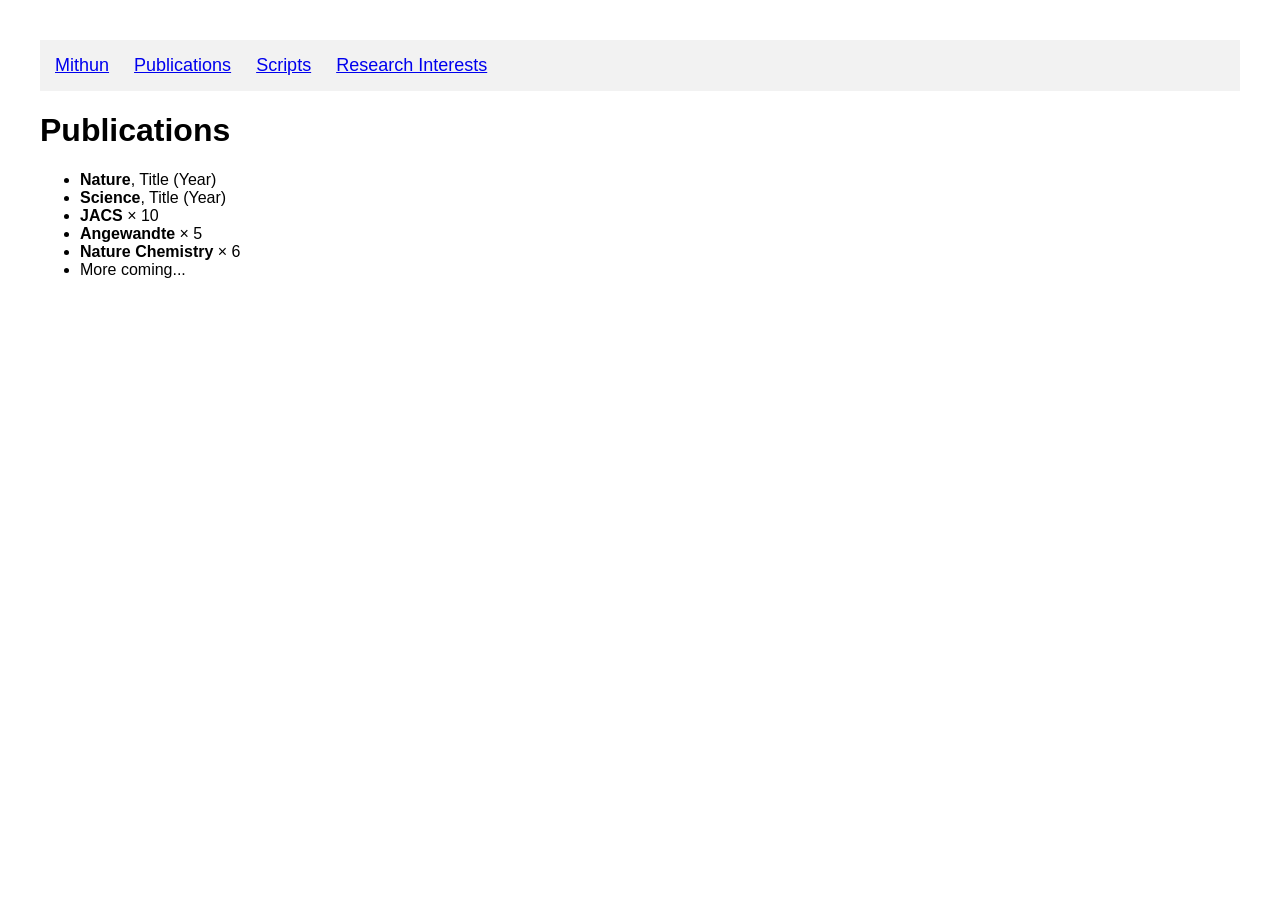
==== publications.html @ 11123791 "Create publications.html" ====
<!DOCTYPE html>
<html>
<head>
<title>Publications | Mithun</title>
<meta charset="UTF-8">
</head>
<body style="font-family:Arial; margin:40px;">

<!-- NAV BAR -->
<div style="background:#f2f2f2;padding:15px;font-size:18px;">
  <a href="index.html" style="margin-right:20px;">Mithun</a>
  <a href="publications.html" style="margin-right:20px;">Publications</a>
  <a href="scripts.html" style="margin-right:20px;">Scripts</a>
  <a href="research.html">Research Interests</a>
</div>

<h1>Publications</h1>

<ul>
  <li><b>Nature</b>, Title (Year)</li>
  <li><b>Science</b>, Title (Year)</li>
  <li><b>JACS</b> × 10</li>
  <li><b>Angewandte</b> × 5</li>
  <li><b>Nature Chemistry</b> × 6</li>
  <li>More coming...</li>
</ul>

</body>
</html>
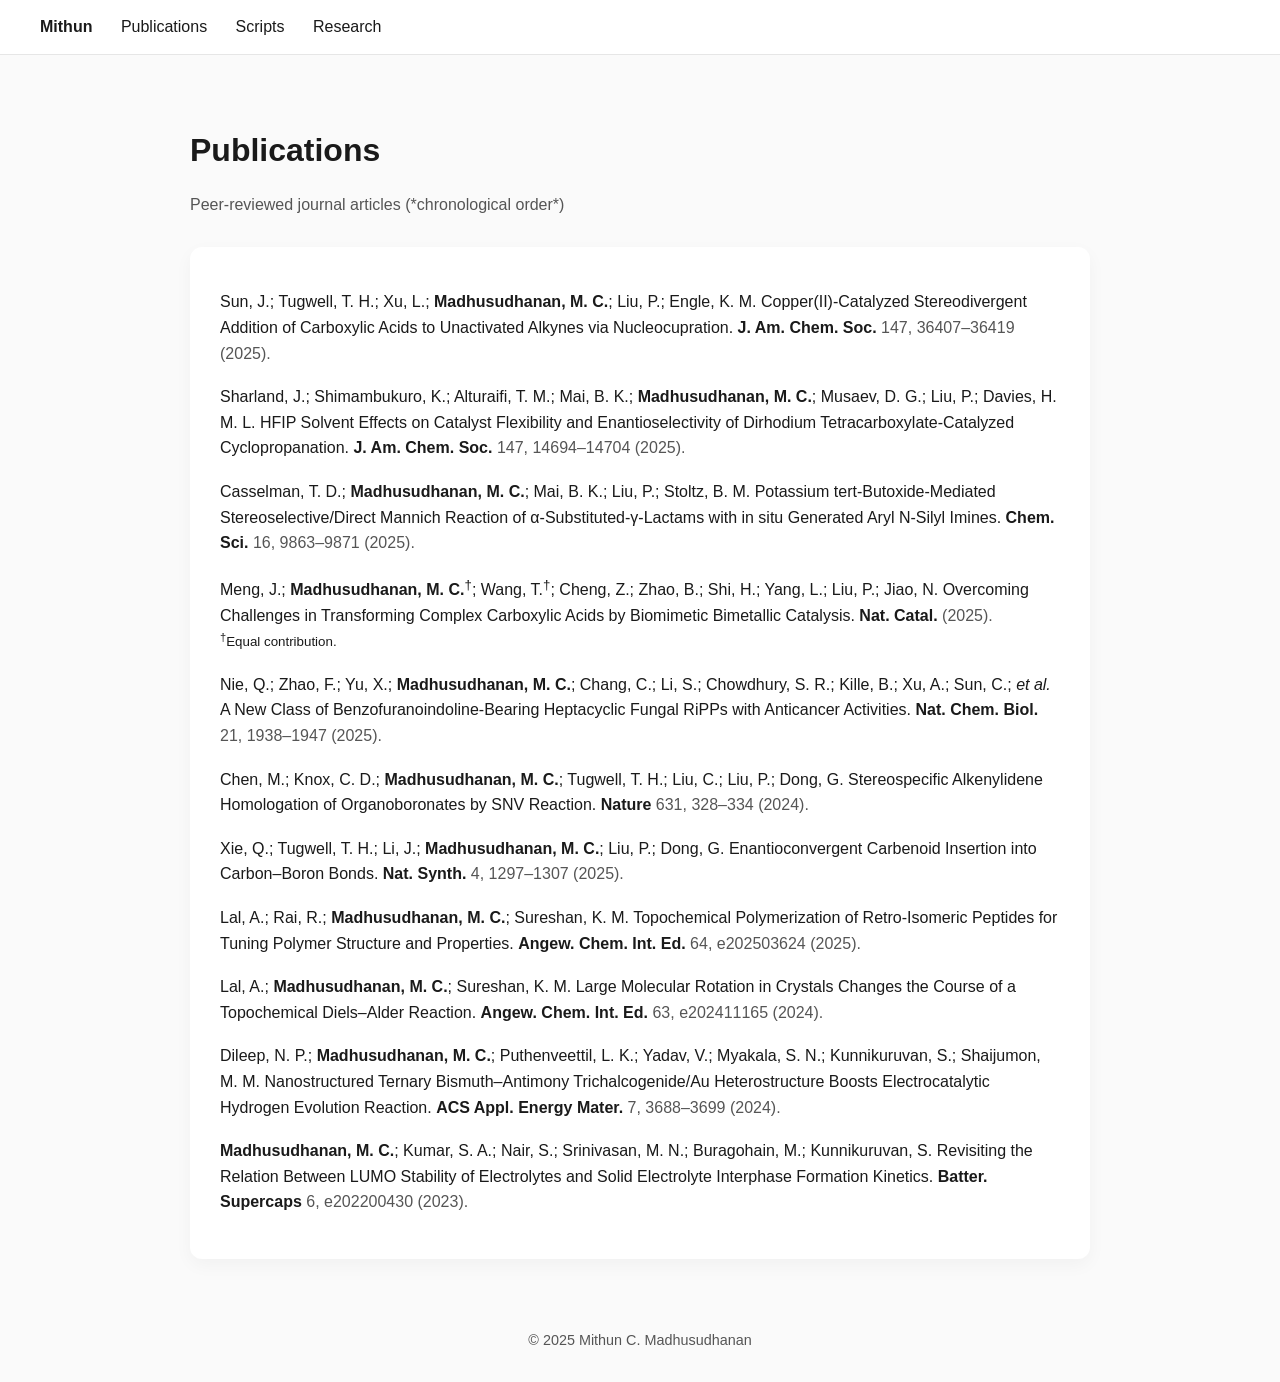
==== commit 1caadf1a: "Update publications.html" ====
--- a/publications.html
+++ b/publications.html
@@ -1,29 +1,223 @@
 <!DOCTYPE html>
-<html>
+<html lang="en">
 <head>
-<title>Publications | Mithun</title>
-<meta charset="UTF-8">
+  <title>Publications | Mithun C. Madhusudhanan</title>
+  <meta charset="UTF-8">
+  <meta name="viewport" content="width=device-width, initial-scale=1">
+
+  <style>
+    :root {
+      --accent: #1f4ed8;
+      --text: #1a1a1a;
+      --muted: #555;
+      --bg: #fafafa;
+      --card: #ffffff;
+    }
+
+    body {
+      margin: 0;
+      font-family: -apple-system, BlinkMacSystemFont, "Segoe UI",
+                   Roboto, Helvetica, Arial, sans-serif;
+      background: var(--bg);
+      color: var(--text);
+      line-height: 1.6;
+    }
+
+    /* NAV BAR */
+    .navbar {
+      position: sticky;
+      top: 0;
+      background: white;
+      padding: 14px 40px;
+      border-bottom: 1px solid #e6e6e6;
+      z-index: 100;
+    }
+
+    .navbar a {
+      margin-right: 24px;
+      text-decoration: none;
+      font-weight: 500;
+      color: var(--text);
+    }
+
+    .navbar a:hover {
+      color: var(--accent);
+    }
+
+    /* CONTAINER */
+    .container {
+      max-width: 900px;
+      margin: 70px auto;
+      padding: 0 24px;
+    }
+
+    h1 {
+      margin-bottom: 10px;
+    }
+
+    .subtitle {
+      color: var(--muted);
+      margin-bottom: 30px;
+    }
+
+    /* PUBLICATION CARD */
+    .pub-card {
+      background: var(--card);
+      padding: 26px 30px;
+      border-radius: 12px;
+      box-shadow: 0 6px 18px rgba(0,0,0,0.04);
+    }
+
+    .pub-list {
+      list-style: none;
+      padding-left: 0;
+    }
+
+    .pub-list li {
+      margin-bottom: 18px;
+    }
+
+    .journal {
+      font-weight: 600;
+    }
+
+    .year {
+      color: var(--muted);
+    }
+
+    footer {
+      text-align: center;
+      font-size: 0.9rem;
+      color: var(--muted);
+      margin: 60px 0 30px;
+    }
+  </style>
 </head>
-<body style="font-family:Arial; margin:40px;">
-
-<!-- NAV BAR -->
-<div style="background:#f2f2f2;padding:15px;font-size:18px;">
-  <a href="index.html" style="margin-right:20px;">Mithun</a>
-  <a href="publications.html" style="margin-right:20px;">Publications</a>
-  <a href="scripts.html" style="margin-right:20px;">Scripts</a>
-  <a href="research.html">Research Interests</a>
-</div>
-
-<h1>Publications</h1>
-
-<ul>
-  <li><b>Nature</b>, Title (Year)</li>
-  <li><b>Science</b>, Title (Year)</li>
-  <li><b>JACS</b> × 10</li>
-  <li><b>Angewandte</b> × 5</li>
-  <li><b>Nature Chemistry</b> × 6</li>
-  <li>More coming...</li>
-</ul>
+
+<body>
+
+  <!-- NAV BAR -->
+  <div class="navbar">
+    <a href="index.html"><strong>Mithun</strong></a>
+    <a href="publications.html">Publications</a>
+    <a href="scripts.html">Scripts</a>
+    <a href="research.html">Research</a>
+  </div>
+
+  <div class="container">
+
+    <h1>Publications</h1>
+    <p class="subtitle">
+      Peer-reviewed journal articles (*chronological order*)
+    </p>
+
+    <div class="pub-card">
+      <ol class="pub-list">
+
+        <li>
+          Sun, J.; Tugwell, T. H.; Xu, L.; <strong>Madhusudhanan, M. C.</strong>;
+          Liu, P.; Engle, K. M.
+          Copper(II)-Catalyzed Stereodivergent Addition of Carboxylic Acids to
+          Unactivated Alkynes via Nucleocupration.
+          <span class="journal">J. Am. Chem. Soc.</span>
+          <span class="year">147, 36407–36419 (2025).</span>
+        </li>
+
+        <li>
+          Sharland, J.; Shimambukuro, K.; Alturaifi, T. M.; Mai, B. K.;
+          <strong>Madhusudhanan, M. C.</strong>; Musaev, D. G.; Liu, P.; Davies, H. M. L.
+          HFIP Solvent Effects on Catalyst Flexibility and Enantioselectivity of
+          Dirhodium Tetracarboxylate-Catalyzed Cyclopropanation.
+          <span class="journal">J. Am. Chem. Soc.</span>
+          <span class="year">147, 14694–14704 (2025).</span>
+        </li>
+
+        <li>
+          Casselman, T. D.; <strong>Madhusudhanan, M. C.</strong>; Mai, B. K.; Liu, P.;
+          Stoltz, B. M.
+          Potassium tert-Butoxide-Mediated Stereoselective/Direct Mannich Reaction
+          of α-Substituted-γ-Lactams with in situ Generated Aryl N-Silyl Imines.
+          <span class="journal">Chem. Sci.</span>
+          <span class="year">16, 9863–9871 (2025).</span>
+        </li>
+
+        <li>
+          Meng, J.; <strong>Madhusudhanan, M. C.</strong><sup>†</sup>; Wang, T.<sup>†</sup>;
+          Cheng, Z.; Zhao, B.; Shi, H.; Yang, L.; Liu, P.; Jiao, N.
+          Overcoming Challenges in Transforming Complex Carboxylic Acids by
+          Biomimetic Bimetallic Catalysis.
+          <span class="journal">Nat. Catal.</span>
+          <span class="year">(2025).</span>
+          <br><small><sup>†</sup>Equal contribution.</small>
+        </li>
+
+        <li>
+          Nie, Q.; Zhao, F.; Yu, X.; <strong>Madhusudhanan, M. C.</strong>; Chang, C.; Li, S.;
+          Chowdhury, S. R.; Kille, B.; Xu, A.; Sun, C.; <em>et al.</em>
+          A New Class of Benzofuranoindoline-Bearing Heptacyclic Fungal RiPPs
+          with Anticancer Activities.
+          <span class="journal">Nat. Chem. Biol.</span>
+          <span class="year">21, 1938–1947 (2025).</span>
+        </li>
+
+        <li>
+          Chen, M.; Knox, C. D.; <strong>Madhusudhanan, M. C.</strong>; Tugwell, T. H.;
+          Liu, C.; Liu, P.; Dong, G.
+          Stereospecific Alkenylidene Homologation of Organoboronates by SNV Reaction.
+          <span class="journal">Nature</span>
+          <span class="year">631, 328–334 (2024).</span>
+        </li>
+
+        <li>
+          Xie, Q.; Tugwell, T. H.; Li, J.; <strong>Madhusudhanan, M. C.</strong>;
+          Liu, P.; Dong, G.
+          Enantioconvergent Carbenoid Insertion into Carbon–Boron Bonds.
+          <span class="journal">Nat. Synth.</span>
+          <span class="year">4, 1297–1307 (2025).</span>
+        </li>
+
+        <li>
+          Lal, A.; Rai, R.; <strong>Madhusudhanan, M. C.</strong>; Sureshan, K. M.
+          Topochemical Polymerization of Retro-Isomeric Peptides for Tuning
+          Polymer Structure and Properties.
+          <span class="journal">Angew. Chem. Int. Ed.</span>
+          <span class="year">64, e202503624 (2025).</span>
+        </li>
+
+        <li>
+          Lal, A.; <strong>Madhusudhanan, M. C.</strong>; Sureshan, K. M.
+          Large Molecular Rotation in Crystals Changes the Course of a
+          Topochemical Diels–Alder Reaction.
+          <span class="journal">Angew. Chem. Int. Ed.</span>
+          <span class="year">63, e202411165 (2024).</span>
+        </li>
+
+        <li>
+          Dileep, N. P.; <strong>Madhusudhanan, M. C.</strong>; Puthenveettil, L. K.;
+          Yadav, V.; Myakala, S. N.; Kunnikuruvan, S.; Shaijumon, M. M.
+          Nanostructured Ternary Bismuth–Antimony Trichalcogenide/Au Heterostructure
+          Boosts Electrocatalytic Hydrogen Evolution Reaction.
+          <span class="journal">ACS Appl. Energy Mater.</span>
+          <span class="year">7, 3688–3699 (2024).</span>
+        </li>
+
+        <li>
+          <strong>Madhusudhanan, M. C.</strong>; Kumar, S. A.; Nair, S.; Srinivasan, M. N.;
+          Buragohain, M.; Kunnikuruvan, S.
+          Revisiting the Relation Between LUMO Stability of Electrolytes and
+          Solid Electrolyte Interphase Formation Kinetics.
+          <span class="journal">Batter. Supercaps</span>
+          <span class="year">6, e202200430 (2023).</span>
+        </li>
+
+      </ol>
+    </div>
+
+  </div>
+
+  <footer>
+    © 2025 Mithun C. Madhusudhanan
+  </footer>
 
 </body>
 </html>
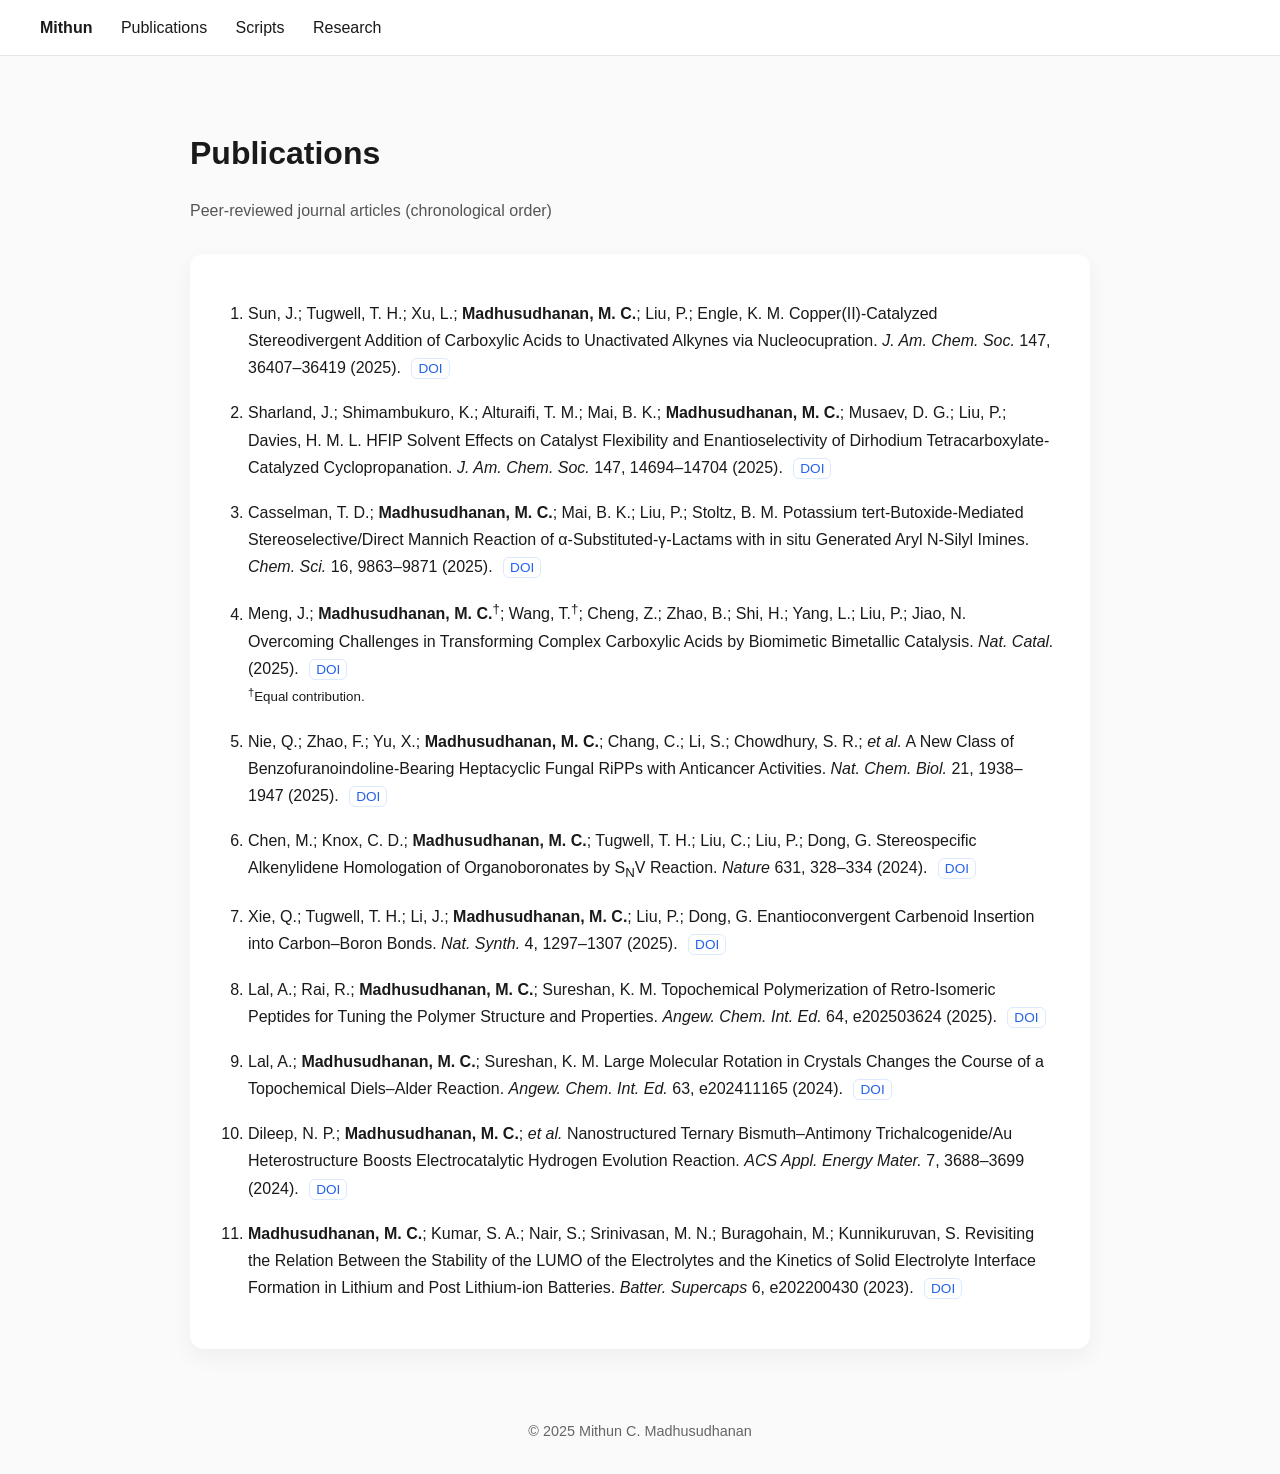
==== commit 44cba28c: "Update publications.html" ====
--- a/publications.html
+++ b/publications.html
@@ -6,21 +6,13 @@
   <meta name="viewport" content="width=device-width, initial-scale=1">
 
   <style>
-    :root {
-      --accent: #1f4ed8;
-      --text: #1a1a1a;
-      --muted: #555;
-      --bg: #fafafa;
-      --card: #ffffff;
-    }
-
     body {
       margin: 0;
       font-family: -apple-system, BlinkMacSystemFont, "Segoe UI",
                    Roboto, Helvetica, Arial, sans-serif;
-      background: var(--bg);
-      color: var(--text);
-      line-height: 1.6;
+      background: #fafafa;
+      color: #1a1a1a;
+      line-height: 1.7;
     }
 
     /* NAV BAR */
@@ -37,14 +29,14 @@
       margin-right: 24px;
       text-decoration: none;
       font-weight: 500;
-      color: var(--text);
+      color: #1a1a1a;
     }
 
     .navbar a:hover {
-      color: var(--accent);
-    }
-
-    /* CONTAINER */
+      color: #2563eb;
+    }
+
+    /* PAGE */
     .container {
       max-width: 900px;
       margin: 70px auto;
@@ -52,43 +44,50 @@
     }
 
     h1 {
-      margin-bottom: 10px;
+      margin-bottom: 6px;
     }
 
     .subtitle {
-      color: var(--muted);
+      color: #555;
       margin-bottom: 30px;
     }
 
-    /* PUBLICATION CARD */
+    /* PUBLICATIONS CARD */
     .pub-card {
-      background: var(--card);
-      padding: 26px 30px;
-      border-radius: 12px;
-      box-shadow: 0 6px 18px rgba(0,0,0,0.04);
-    }
-
-    .pub-list {
-      list-style: none;
-      padding-left: 0;
-    }
-
-    .pub-list li {
+      background: white;
+      padding: 30px 36px;
+      border-radius: 14px;
+      box-shadow: 0 8px 22px rgba(0,0,0,0.05);
+    }
+
+    ol {
+      padding-left: 22px;
+    }
+
+    li {
       margin-bottom: 18px;
     }
 
-    .journal {
-      font-weight: 600;
-    }
-
-    .year {
-      color: var(--muted);
+    .doi {
+      margin-left: 6px;
+      font-size: 0.85em;
+      color: #2563eb;
+      text-decoration: none;
+      border: 1px solid #dbeafe;
+      padding: 2px 6px;
+      border-radius: 6px;
+      font-weight: 500;
+      white-space: nowrap;
+    }
+
+    .doi:hover {
+      background: #eff6ff;
     }
 
     footer {
       text-align: center;
       font-size: 0.9rem;
-      color: var(--muted);
+      color: #666;
       margin: 60px 0 30px;
     }
   </style>
@@ -107,107 +106,92 @@
   <div class="container">
 
     <h1>Publications</h1>
-    <p class="subtitle">
-      Peer-reviewed journal articles (*chronological order*)
-    </p>
+    <p class="subtitle">Peer-reviewed journal articles (chronological order)</p>
 
     <div class="pub-card">
-      <ol class="pub-list">
-
-        <li>
-          Sun, J.; Tugwell, T. H.; Xu, L.; <strong>Madhusudhanan, M. C.</strong>;
-          Liu, P.; Engle, K. M.
-          Copper(II)-Catalyzed Stereodivergent Addition of Carboxylic Acids to
-          Unactivated Alkynes via Nucleocupration.
-          <span class="journal">J. Am. Chem. Soc.</span>
-          <span class="year">147, 36407–36419 (2025).</span>
-        </li>
-
-        <li>
-          Sharland, J.; Shimambukuro, K.; Alturaifi, T. M.; Mai, B. K.;
-          <strong>Madhusudhanan, M. C.</strong>; Musaev, D. G.; Liu, P.; Davies, H. M. L.
-          HFIP Solvent Effects on Catalyst Flexibility and Enantioselectivity of
-          Dirhodium Tetracarboxylate-Catalyzed Cyclopropanation.
-          <span class="journal">J. Am. Chem. Soc.</span>
-          <span class="year">147, 14694–14704 (2025).</span>
-        </li>
-
-        <li>
-          Casselman, T. D.; <strong>Madhusudhanan, M. C.</strong>; Mai, B. K.; Liu, P.;
-          Stoltz, B. M.
-          Potassium tert-Butoxide-Mediated Stereoselective/Direct Mannich Reaction
-          of α-Substituted-γ-Lactams with in situ Generated Aryl N-Silyl Imines.
-          <span class="journal">Chem. Sci.</span>
-          <span class="year">16, 9863–9871 (2025).</span>
-        </li>
-
-        <li>
-          Meng, J.; <strong>Madhusudhanan, M. C.</strong><sup>†</sup>; Wang, T.<sup>†</sup>;
-          Cheng, Z.; Zhao, B.; Shi, H.; Yang, L.; Liu, P.; Jiao, N.
-          Overcoming Challenges in Transforming Complex Carboxylic Acids by
-          Biomimetic Bimetallic Catalysis.
-          <span class="journal">Nat. Catal.</span>
-          <span class="year">(2025).</span>
+      <ol>
+
+        <li>
+          Sun, J.; Tugwell, T. H.; Xu, L.; <b>Madhusudhanan, M. C.</b>; Liu, P.; Engle, K. M.
+          Copper(II)-Catalyzed Stereodivergent Addition of Carboxylic Acids to Unactivated Alkynes via Nucleocupration.
+          <i>J. Am. Chem. Soc.</i> 147, 36407–36419 (2025).
+          <a class="doi" href="https://doi.org/10.1021/jacs.5c10387" target="_blank">DOI</a>
+        </li>
+
+        <li>
+          Sharland, J.; Shimambukuro, K.; Alturaifi, T. M.; Mai, B. K.; <b>Madhusudhanan, M. C.</b>;
+          Musaev, D. G.; Liu, P.; Davies, H. M. L.
+          HFIP Solvent Effects on Catalyst Flexibility and Enantioselectivity of Dirhodium Tetracarboxylate-Catalyzed Cyclopropanation.
+          <i>J. Am. Chem. Soc.</i> 147, 14694–14704 (2025).
+          <a class="doi" href="https://doi.org/10.1021/jacs.5c03007" target="_blank">DOI</a>
+        </li>
+
+        <li>
+          Casselman, T. D.; <b>Madhusudhanan, M. C.</b>; Mai, B. K.; Liu, P.; Stoltz, B. M.
+          Potassium tert-Butoxide-Mediated Stereoselective/Direct Mannich Reaction of α-Substituted-γ-Lactams with
+          in situ Generated Aryl N-Silyl Imines.
+          <i>Chem. Sci.</i> 16, 9863–9871 (2025).
+          <a class="doi" href="https://doi.org/10.1039/D4SC06391K" target="_blank">DOI</a>
+        </li>
+
+        <li>
+          Meng, J.; <b>Madhusudhanan, M. C.</b><sup>†</sup>; Wang, T.<sup>†</sup>; Cheng, Z.; Zhao, B.; Shi, H.;
+          Yang, L.; Liu, P.; Jiao, N.
+          Overcoming Challenges in Transforming Complex Carboxylic Acids by Biomimetic Bimetallic Catalysis.
+          <i>Nat. Catal.</i> (2025).
+          <a class="doi" href="https://doi.org/10.1038/s41929-025-01446-y" target="_blank">DOI</a>
           <br><small><sup>†</sup>Equal contribution.</small>
         </li>
 
         <li>
-          Nie, Q.; Zhao, F.; Yu, X.; <strong>Madhusudhanan, M. C.</strong>; Chang, C.; Li, S.;
-          Chowdhury, S. R.; Kille, B.; Xu, A.; Sun, C.; <em>et al.</em>
-          A New Class of Benzofuranoindoline-Bearing Heptacyclic Fungal RiPPs
-          with Anticancer Activities.
-          <span class="journal">Nat. Chem. Biol.</span>
-          <span class="year">21, 1938–1947 (2025).</span>
-        </li>
-
-        <li>
-          Chen, M.; Knox, C. D.; <strong>Madhusudhanan, M. C.</strong>; Tugwell, T. H.;
-          Liu, C.; Liu, P.; Dong, G.
-          Stereospecific Alkenylidene Homologation of Organoboronates by SNV Reaction.
-          <span class="journal">Nature</span>
-          <span class="year">631, 328–334 (2024).</span>
-        </li>
-
-        <li>
-          Xie, Q.; Tugwell, T. H.; Li, J.; <strong>Madhusudhanan, M. C.</strong>;
-          Liu, P.; Dong, G.
+          Nie, Q.; Zhao, F.; Yu, X.; <b>Madhusudhanan, M. C.</b>; Chang, C.; Li, S.; Chowdhury, S. R.; <i>et al.</i>
+          A New Class of Benzofuranoindoline-Bearing Heptacyclic Fungal RiPPs with Anticancer Activities.
+          <i>Nat. Chem. Biol.</i> 21, 1938–1947 (2025).
+          <a class="doi" href="https://doi.org/10.1038/s41589-025-01946-9" target="_blank">DOI</a>
+        </li>
+
+        <li>
+          Chen, M.; Knox, C. D.; <b>Madhusudhanan, M. C.</b>; Tugwell, T. H.; Liu, C.; Liu, P.; Dong, G.
+          Stereospecific Alkenylidene Homologation of Organoboronates by S<sub>N</sub>V Reaction.
+          <i>Nature</i> 631, 328–334 (2024).
+          <a class="doi" href="https://doi.org/10.1038/s41586-024-07579-7" target="_blank">DOI</a>
+        </li>
+
+        <li>
+          Xie, Q.; Tugwell, T. H.; Li, J.; <b>Madhusudhanan, M. C.</b>; Liu, P.; Dong, G.
           Enantioconvergent Carbenoid Insertion into Carbon–Boron Bonds.
-          <span class="journal">Nat. Synth.</span>
-          <span class="year">4, 1297–1307 (2025).</span>
-        </li>
-
-        <li>
-          Lal, A.; Rai, R.; <strong>Madhusudhanan, M. C.</strong>; Sureshan, K. M.
-          Topochemical Polymerization of Retro-Isomeric Peptides for Tuning
-          Polymer Structure and Properties.
-          <span class="journal">Angew. Chem. Int. Ed.</span>
-          <span class="year">64, e202503624 (2025).</span>
-        </li>
-
-        <li>
-          Lal, A.; <strong>Madhusudhanan, M. C.</strong>; Sureshan, K. M.
-          Large Molecular Rotation in Crystals Changes the Course of a
-          Topochemical Diels–Alder Reaction.
-          <span class="journal">Angew. Chem. Int. Ed.</span>
-          <span class="year">63, e202411165 (2024).</span>
-        </li>
-
-        <li>
-          Dileep, N. P.; <strong>Madhusudhanan, M. C.</strong>; Puthenveettil, L. K.;
-          Yadav, V.; Myakala, S. N.; Kunnikuruvan, S.; Shaijumon, M. M.
-          Nanostructured Ternary Bismuth–Antimony Trichalcogenide/Au Heterostructure
-          Boosts Electrocatalytic Hydrogen Evolution Reaction.
-          <span class="journal">ACS Appl. Energy Mater.</span>
-          <span class="year">7, 3688–3699 (2024).</span>
-        </li>
-
-        <li>
-          <strong>Madhusudhanan, M. C.</strong>; Kumar, S. A.; Nair, S.; Srinivasan, M. N.;
-          Buragohain, M.; Kunnikuruvan, S.
-          Revisiting the Relation Between LUMO Stability of Electrolytes and
-          Solid Electrolyte Interphase Formation Kinetics.
-          <span class="journal">Batter. Supercaps</span>
-          <span class="year">6, e202200430 (2023).</span>
+          <i>Nat. Synth.</i> 4, 1297–1307 (2025).
+          <a class="doi" href="https://doi.org/10.1038/s44160-025-00836-1" target="_blank">DOI</a>
+        </li>
+
+        <li>
+          Lal, A.; Rai, R.; <b>Madhusudhanan, M. C.</b>; Sureshan, K. M.
+          Topochemical Polymerization of Retro-Isomeric Peptides for Tuning the Polymer Structure and Properties.
+          <i>Angew. Chem. Int. Ed.</i> 64, e202503624 (2025).
+          <a class="doi" href="https://doi.org/10.1002/anie.202503624" target="_blank">DOI</a>
+        </li>
+
+        <li>
+          Lal, A.; <b>Madhusudhanan, M. C.</b>; Sureshan, K. M.
+          Large Molecular Rotation in Crystals Changes the Course of a Topochemical Diels–Alder Reaction.
+          <i>Angew. Chem. Int. Ed.</i> 63, e202411165 (2024).
+          <a class="doi" href="https://doi.org/10.1002/anie.202411165" target="_blank">DOI</a>
+        </li>
+
+        <li>
+          Dileep, N. P.; <b>Madhusudhanan, M. C.</b>; <i>et al.</i>
+          Nanostructured Ternary Bismuth–Antimony Trichalcogenide/Au Heterostructure Boosts Electrocatalytic
+          Hydrogen Evolution Reaction.
+          <i>ACS Appl. Energy Mater.</i> 7, 3688–3699 (2024).
+          <a class="doi" href="https://doi.org/10.1021/acsaem.4c00046" target="_blank">DOI</a>
+        </li>
+
+        <li>
+          <b>Madhusudhanan, M. C.</b>; Kumar, S. A.; Nair, S.; Srinivasan, M. N.; Buragohain, M.; Kunnikuruvan, S.
+          Revisiting the Relation Between the Stability of the LUMO of the Electrolytes and the Kinetics of
+          Solid Electrolyte Interface Formation in Lithium and Post Lithium-ion Batteries.
+          <i>Batter. Supercaps</i> 6, e202200430 (2023).
+          <a class="doi" href="https://doi.org/10.1002/batt.202200430" target="_blank">DOI</a>
         </li>
 
       </ol>
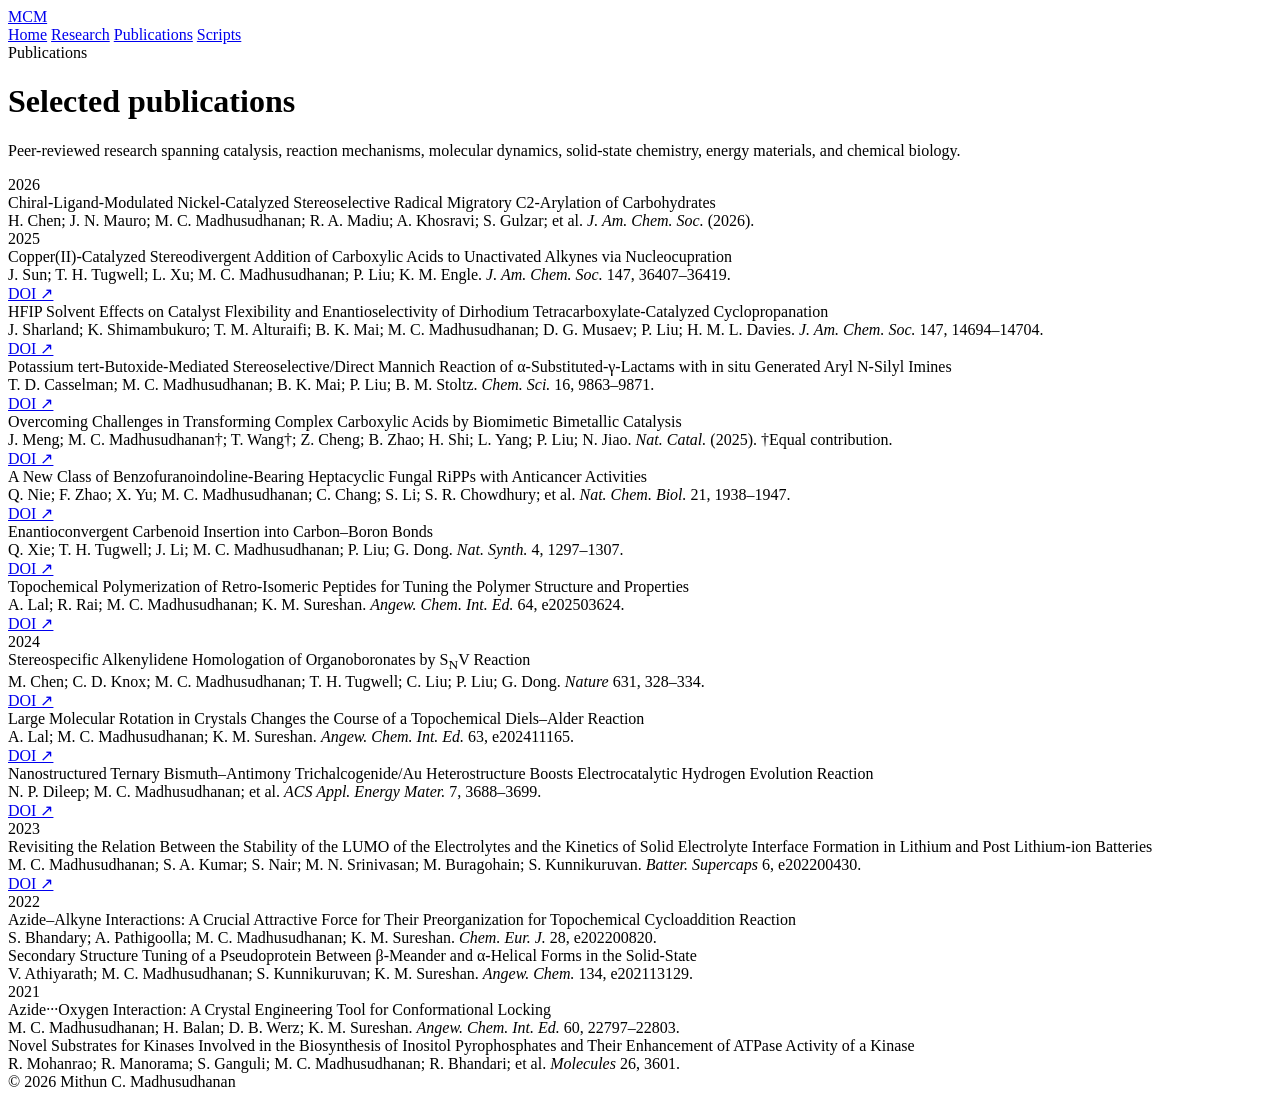
==== commit 2c94801e: "Update publications.html" ====
--- a/publications.html
+++ b/publications.html
@@ -1,207 +1,153 @@
-<!DOCTYPE html>
+<!doctype html>
 <html lang="en">
 <head>
+  <meta charset="utf-8">
+  <meta name="viewport" content="width=device-width, initial-scale=1">
+  <meta name="description" content="Publications by computational chemist Mithun C. Madhusudhanan.">
   <title>Publications | Mithun C. Madhusudhanan</title>
-  <meta charset="UTF-8">
-  <meta name="viewport" content="width=device-width, initial-scale=1">
-
-  <style>
-    body {
-      margin: 0;
-      font-family: -apple-system, BlinkMacSystemFont, "Segoe UI",
-                   Roboto, Helvetica, Arial, sans-serif;
-      background: #fafafa;
-      color: #1a1a1a;
-      line-height: 1.7;
-    }
-
-    /* NAV BAR */
-    .navbar {
-      position: sticky;
-      top: 0;
-      background: white;
-      padding: 14px 40px;
-      border-bottom: 1px solid #e6e6e6;
-      z-index: 100;
-    }
-
-    .navbar a {
-      margin-right: 24px;
-      text-decoration: none;
-      font-weight: 500;
-      color: #1a1a1a;
-    }
-
-    .navbar a:hover {
-      color: #2563eb;
-    }
-
-    /* PAGE */
-    .container {
-      max-width: 900px;
-      margin: 70px auto;
-      padding: 0 24px;
-    }
-
-    h1 {
-      margin-bottom: 6px;
-    }
-
-    .subtitle {
-      color: #555;
-      margin-bottom: 30px;
-    }
-
-    /* PUBLICATIONS CARD */
-    .pub-card {
-      background: white;
-      padding: 30px 36px;
-      border-radius: 14px;
-      box-shadow: 0 8px 22px rgba(0,0,0,0.05);
-    }
-
-    ol {
-      padding-left: 22px;
-    }
-
-    li {
-      margin-bottom: 18px;
-    }
-
-    .doi {
-      margin-left: 6px;
-      font-size: 0.85em;
-      color: #2563eb;
-      text-decoration: none;
-      border: 1px solid #dbeafe;
-      padding: 2px 6px;
-      border-radius: 6px;
-      font-weight: 500;
-      white-space: nowrap;
-    }
-
-    .doi:hover {
-      background: #eff6ff;
-    }
-
-    footer {
-      text-align: center;
-      font-size: 0.9rem;
-      color: #666;
-      margin: 60px 0 30px;
-    }
-  </style>
+  <link rel="stylesheet" href="styles.css">
 </head>
-
 <body>
 
-  <!-- NAV BAR -->
-  <div class="navbar">
-    <a href="index.html"><strong>Mithun</strong></a>
-    <a href="publications.html">Publications</a>
-    <a href="scripts.html">Scripts</a>
-    <a href="research.html">Research</a>
+<div class="navbar">
+  <div class="nav-inner">
+    <a class="brand" href="index.html">MCM</a>
+    <nav class="nav-links">
+      <a href="index.html">Home</a>
+      <a href="research.html">Research</a>
+      <a href="publications.html">Publications</a>
+      <a href="scripts.html">Scripts</a>
+    </nav>
   </div>
+</div>
 
-  <div class="container">
+<main class="container">
+  <header class="page-header">
+    <div class="eyebrow">Publications</div>
+    <h1>Selected publications</h1>
+    <p>Peer-reviewed research spanning catalysis, reaction mechanisms, molecular dynamics, solid-state chemistry, energy materials, and chemical biology.</p>
+  </header>
 
-    <h1>Publications</h1>
-    <p class="subtitle">Peer-reviewed journal articles (chronological order)</p>
+  <section class="year-block">
+    <div class="year-label">2026</div>
+    <div class="pub-list">
+      <article class="pub">
+        <div class="pub-title">Chiral-Ligand-Modulated Nickel-Catalyzed Stereoselective Radical Migratory C2-Arylation of Carbohydrates</div>
+        <div class="pub-meta">H. Chen; J. N. Mauro; <span class="me">M. C. Madhusudhanan</span>; R. A. Madiu; A. Khosravi; S. Gulzar; et al. <i>J. Am. Chem. Soc.</i> (2026).</div>
+      </article>
+    </div>
+  </section>
 
-    <div class="pub-card">
-      <ol>
+  <section class="year-block">
+    <div class="year-label">2025</div>
+    <div class="pub-list">
+      <article class="pub">
+        <div class="pub-title">Copper(II)-Catalyzed Stereodivergent Addition of Carboxylic Acids to Unactivated Alkynes via Nucleocupration</div>
+        <div class="pub-meta">J. Sun; T. H. Tugwell; L. Xu; <span class="me">M. C. Madhusudhanan</span>; P. Liu; K. M. Engle. <i>J. Am. Chem. Soc.</i> 147, 36407–36419.</div>
+        <div class="pub-links"><a href="https://doi.org/10.1021/jacs.5c10387" target="_blank" rel="noopener">DOI ↗</a></div>
+      </article>
 
-        <li>
-          Sun, J.; Tugwell, T. H.; Xu, L.; <b>Madhusudhanan, M. C.</b>; Liu, P.; Engle, K. M.
-          Copper(II)-Catalyzed Stereodivergent Addition of Carboxylic Acids to Unactivated Alkynes via Nucleocupration.
-          <i>J. Am. Chem. Soc.</i> 147, 36407–36419 (2025).
-          <a class="doi" href="https://doi.org/10.1021/jacs.5c10387" target="_blank">DOI</a>
-        </li>
+      <article class="pub">
+        <div class="pub-title">HFIP Solvent Effects on Catalyst Flexibility and Enantioselectivity of Dirhodium Tetracarboxylate-Catalyzed Cyclopropanation</div>
+        <div class="pub-meta">J. Sharland; K. Shimambukuro; T. M. Alturaifi; B. K. Mai; <span class="me">M. C. Madhusudhanan</span>; D. G. Musaev; P. Liu; H. M. L. Davies. <i>J. Am. Chem. Soc.</i> 147, 14694–14704.</div>
+        <div class="pub-links"><a href="https://doi.org/10.1021/jacs.5c03007" target="_blank" rel="noopener">DOI ↗</a></div>
+      </article>
 
-        <li>
-          Sharland, J.; Shimambukuro, K.; Alturaifi, T. M.; Mai, B. K.; <b>Madhusudhanan, M. C.</b>;
-          Musaev, D. G.; Liu, P.; Davies, H. M. L.
-          HFIP Solvent Effects on Catalyst Flexibility and Enantioselectivity of Dirhodium Tetracarboxylate-Catalyzed Cyclopropanation.
-          <i>J. Am. Chem. Soc.</i> 147, 14694–14704 (2025).
-          <a class="doi" href="https://doi.org/10.1021/jacs.5c03007" target="_blank">DOI</a>
-        </li>
+      <article class="pub">
+        <div class="pub-title">Potassium tert-Butoxide-Mediated Stereoselective/Direct Mannich Reaction of α-Substituted-γ-Lactams with in situ Generated Aryl N-Silyl Imines</div>
+        <div class="pub-meta">T. D. Casselman; <span class="me">M. C. Madhusudhanan</span>; B. K. Mai; P. Liu; B. M. Stoltz. <i>Chem. Sci.</i> 16, 9863–9871.</div>
+        <div class="pub-links"><a href="https://doi.org/10.1039/D4SC06391K" target="_blank" rel="noopener">DOI ↗</a></div>
+      </article>
 
-        <li>
-          Casselman, T. D.; <b>Madhusudhanan, M. C.</b>; Mai, B. K.; Liu, P.; Stoltz, B. M.
-          Potassium tert-Butoxide-Mediated Stereoselective/Direct Mannich Reaction of α-Substituted-γ-Lactams with
-          in situ Generated Aryl N-Silyl Imines.
-          <i>Chem. Sci.</i> 16, 9863–9871 (2025).
-          <a class="doi" href="https://doi.org/10.1039/D4SC06391K" target="_blank">DOI</a>
-        </li>
+      <article class="pub">
+        <div class="pub-title">Overcoming Challenges in Transforming Complex Carboxylic Acids by Biomimetic Bimetallic Catalysis</div>
+        <div class="pub-meta">J. Meng; <span class="me">M. C. Madhusudhanan</span>†; T. Wang†; Z. Cheng; B. Zhao; H. Shi; L. Yang; P. Liu; N. Jiao. <i>Nat. Catal.</i> (2025). †Equal contribution.</div>
+        <div class="pub-links"><a href="https://doi.org/10.1038/s41929-025-01446-y" target="_blank" rel="noopener">DOI ↗</a></div>
+      </article>
 
-        <li>
-          Meng, J.; <b>Madhusudhanan, M. C.</b><sup>†</sup>; Wang, T.<sup>†</sup>; Cheng, Z.; Zhao, B.; Shi, H.;
-          Yang, L.; Liu, P.; Jiao, N.
-          Overcoming Challenges in Transforming Complex Carboxylic Acids by Biomimetic Bimetallic Catalysis.
-          <i>Nat. Catal.</i> (2025).
-          <a class="doi" href="https://doi.org/10.1038/s41929-025-01446-y" target="_blank">DOI</a>
-          <br><small><sup>†</sup>Equal contribution.</small>
-        </li>
+      <article class="pub">
+        <div class="pub-title">A New Class of Benzofuranoindoline-Bearing Heptacyclic Fungal RiPPs with Anticancer Activities</div>
+        <div class="pub-meta">Q. Nie; F. Zhao; X. Yu; <span class="me">M. C. Madhusudhanan</span>; C. Chang; S. Li; S. R. Chowdhury; et al. <i>Nat. Chem. Biol.</i> 21, 1938–1947.</div>
+        <div class="pub-links"><a href="https://doi.org/10.1038/s41589-025-01946-9" target="_blank" rel="noopener">DOI ↗</a></div>
+      </article>
 
-        <li>
-          Nie, Q.; Zhao, F.; Yu, X.; <b>Madhusudhanan, M. C.</b>; Chang, C.; Li, S.; Chowdhury, S. R.; <i>et al.</i>
-          A New Class of Benzofuranoindoline-Bearing Heptacyclic Fungal RiPPs with Anticancer Activities.
-          <i>Nat. Chem. Biol.</i> 21, 1938–1947 (2025).
-          <a class="doi" href="https://doi.org/10.1038/s41589-025-01946-9" target="_blank">DOI</a>
-        </li>
+      <article class="pub">
+        <div class="pub-title">Enantioconvergent Carbenoid Insertion into Carbon–Boron Bonds</div>
+        <div class="pub-meta">Q. Xie; T. H. Tugwell; J. Li; <span class="me">M. C. Madhusudhanan</span>; P. Liu; G. Dong. <i>Nat. Synth.</i> 4, 1297–1307.</div>
+        <div class="pub-links"><a href="https://doi.org/10.1038/s44160-025-00836-1" target="_blank" rel="noopener">DOI ↗</a></div>
+      </article>
 
-        <li>
-          Chen, M.; Knox, C. D.; <b>Madhusudhanan, M. C.</b>; Tugwell, T. H.; Liu, C.; Liu, P.; Dong, G.
-          Stereospecific Alkenylidene Homologation of Organoboronates by S<sub>N</sub>V Reaction.
-          <i>Nature</i> 631, 328–334 (2024).
-          <a class="doi" href="https://doi.org/10.1038/s41586-024-07579-7" target="_blank">DOI</a>
-        </li>
+      <article class="pub">
+        <div class="pub-title">Topochemical Polymerization of Retro-Isomeric Peptides for Tuning the Polymer Structure and Properties</div>
+        <div class="pub-meta">A. Lal; R. Rai; <span class="me">M. C. Madhusudhanan</span>; K. M. Sureshan. <i>Angew. Chem. Int. Ed.</i> 64, e202503624.</div>
+        <div class="pub-links"><a href="https://doi.org/10.1002/anie.202503624" target="_blank" rel="noopener">DOI ↗</a></div>
+      </article>
+    </div>
+  </section>
 
-        <li>
-          Xie, Q.; Tugwell, T. H.; Li, J.; <b>Madhusudhanan, M. C.</b>; Liu, P.; Dong, G.
-          Enantioconvergent Carbenoid Insertion into Carbon–Boron Bonds.
-          <i>Nat. Synth.</i> 4, 1297–1307 (2025).
-          <a class="doi" href="https://doi.org/10.1038/s44160-025-00836-1" target="_blank">DOI</a>
-        </li>
+  <section class="year-block">
+    <div class="year-label">2024</div>
+    <div class="pub-list">
+      <article class="pub">
+        <div class="pub-title">Stereospecific Alkenylidene Homologation of Organoboronates by S<sub>N</sub>V Reaction</div>
+        <div class="pub-meta">M. Chen; C. D. Knox; <span class="me">M. C. Madhusudhanan</span>; T. H. Tugwell; C. Liu; P. Liu; G. Dong. <i>Nature</i> 631, 328–334.</div>
+        <div class="pub-links"><a href="https://doi.org/10.1038/s41586-024-07579-7" target="_blank" rel="noopener">DOI ↗</a></div>
+      </article>
 
-        <li>
-          Lal, A.; Rai, R.; <b>Madhusudhanan, M. C.</b>; Sureshan, K. M.
-          Topochemical Polymerization of Retro-Isomeric Peptides for Tuning the Polymer Structure and Properties.
-          <i>Angew. Chem. Int. Ed.</i> 64, e202503624 (2025).
-          <a class="doi" href="https://doi.org/10.1002/anie.202503624" target="_blank">DOI</a>
-        </li>
+      <article class="pub">
+        <div class="pub-title">Large Molecular Rotation in Crystals Changes the Course of a Topochemical Diels–Alder Reaction</div>
+        <div class="pub-meta">A. Lal; <span class="me">M. C. Madhusudhanan</span>; K. M. Sureshan. <i>Angew. Chem. Int. Ed.</i> 63, e202411165.</div>
+        <div class="pub-links"><a href="https://doi.org/10.1002/anie.202411165" target="_blank" rel="noopener">DOI ↗</a></div>
+      </article>
 
-        <li>
-          Lal, A.; <b>Madhusudhanan, M. C.</b>; Sureshan, K. M.
-          Large Molecular Rotation in Crystals Changes the Course of a Topochemical Diels–Alder Reaction.
-          <i>Angew. Chem. Int. Ed.</i> 63, e202411165 (2024).
-          <a class="doi" href="https://doi.org/10.1002/anie.202411165" target="_blank">DOI</a>
-        </li>
+      <article class="pub">
+        <div class="pub-title">Nanostructured Ternary Bismuth–Antimony Trichalcogenide/Au Heterostructure Boosts Electrocatalytic Hydrogen Evolution Reaction</div>
+        <div class="pub-meta">N. P. Dileep; <span class="me">M. C. Madhusudhanan</span>; et al. <i>ACS Appl. Energy Mater.</i> 7, 3688–3699.</div>
+        <div class="pub-links"><a href="https://doi.org/10.1021/acsaem.4c00046" target="_blank" rel="noopener">DOI ↗</a></div>
+      </article>
+    </div>
+  </section>
 
-        <li>
-          Dileep, N. P.; <b>Madhusudhanan, M. C.</b>; <i>et al.</i>
-          Nanostructured Ternary Bismuth–Antimony Trichalcogenide/Au Heterostructure Boosts Electrocatalytic
-          Hydrogen Evolution Reaction.
-          <i>ACS Appl. Energy Mater.</i> 7, 3688–3699 (2024).
-          <a class="doi" href="https://doi.org/10.1021/acsaem.4c00046" target="_blank">DOI</a>
-        </li>
+  <section class="year-block">
+    <div class="year-label">2023</div>
+    <div class="pub-list">
+      <article class="pub">
+        <div class="pub-title">Revisiting the Relation Between the Stability of the LUMO of the Electrolytes and the Kinetics of Solid Electrolyte Interface Formation in Lithium and Post Lithium-ion Batteries</div>
+        <div class="pub-meta"><span class="me">M. C. Madhusudhanan</span>; S. A. Kumar; S. Nair; M. N. Srinivasan; M. Buragohain; S. Kunnikuruvan. <i>Batter. Supercaps</i> 6, e202200430.</div>
+        <div class="pub-links"><a href="https://doi.org/10.1002/batt.202200430" target="_blank" rel="noopener">DOI ↗</a></div>
+      </article>
+    </div>
+  </section>
 
-        <li>
-          <b>Madhusudhanan, M. C.</b>; Kumar, S. A.; Nair, S.; Srinivasan, M. N.; Buragohain, M.; Kunnikuruvan, S.
-          Revisiting the Relation Between the Stability of the LUMO of the Electrolytes and the Kinetics of
-          Solid Electrolyte Interface Formation in Lithium and Post Lithium-ion Batteries.
-          <i>Batter. Supercaps</i> 6, e202200430 (2023).
-          <a class="doi" href="https://doi.org/10.1002/batt.202200430" target="_blank">DOI</a>
-        </li>
+  <section class="year-block">
+    <div class="year-label">2022</div>
+    <div class="pub-list">
+      <article class="pub">
+        <div class="pub-title">Azide–Alkyne Interactions: A Crucial Attractive Force for Their Preorganization for Topochemical Cycloaddition Reaction</div>
+        <div class="pub-meta">S. Bhandary; A. Pathigoolla; <span class="me">M. C. Madhusudhanan</span>; K. M. Sureshan. <i>Chem. Eur. J.</i> 28, e202200820.</div>
+      </article>
+      <article class="pub">
+        <div class="pub-title">Secondary Structure Tuning of a Pseudoprotein Between β-Meander and α-Helical Forms in the Solid-State</div>
+        <div class="pub-meta">V. Athiyarath; <span class="me">M. C. Madhusudhanan</span>; S. Kunnikuruvan; K. M. Sureshan. <i>Angew. Chem.</i> 134, e202113129.</div>
+      </article>
+    </div>
+  </section>
 
-      </ol>
+  <section class="year-block">
+    <div class="year-label">2021</div>
+    <div class="pub-list">
+      <article class="pub">
+        <div class="pub-title">Azide···Oxygen Interaction: A Crystal Engineering Tool for Conformational Locking</div>
+        <div class="pub-meta"><span class="me">M. C. Madhusudhanan</span>; H. Balan; D. B. Werz; K. M. Sureshan. <i>Angew. Chem. Int. Ed.</i> 60, 22797–22803.</div>
+      </article>
+      <article class="pub">
+        <div class="pub-title">Novel Substrates for Kinases Involved in the Biosynthesis of Inositol Pyrophosphates and Their Enhancement of ATPase Activity of a Kinase</div>
+        <div class="pub-meta">R. Mohanrao; R. Manorama; S. Ganguli; <span class="me">M. C. Madhusudhanan</span>; R. Bhandari; et al. <i>Molecules</i> 26, 3601.</div>
+      </article>
     </div>
+  </section>
 
-  </div>
-
-  <footer>
-    © 2025 Mithun C. Madhusudhanan
-  </footer>
-
+</main>
+<footer>© 2026 Mithun C. Madhusudhanan</footer>
 </body>
 </html>
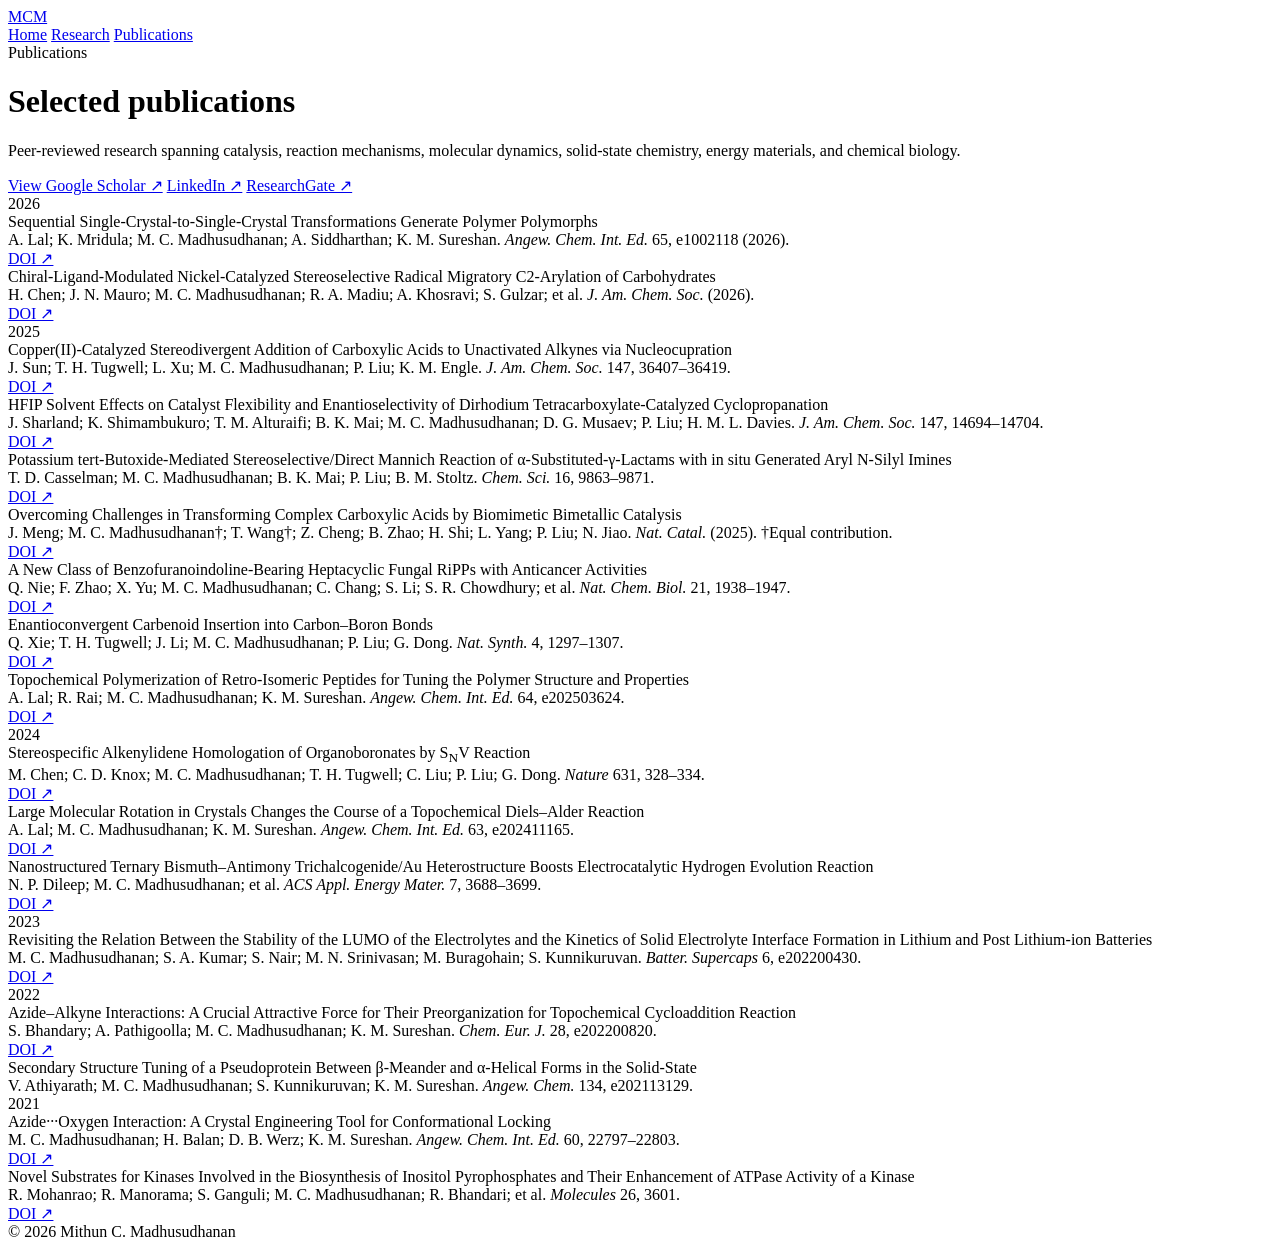
==== commit cc1d1ceb: "Update publications.html" ====
--- a/publications.html
+++ b/publications.html
@@ -16,7 +16,6 @@
       <a href="index.html">Home</a>
       <a href="research.html">Research</a>
       <a href="publications.html">Publications</a>
-      <a href="scripts.html">Scripts</a>
     </nav>
   </div>
 </div>
@@ -26,14 +25,28 @@
     <div class="eyebrow">Publications</div>
     <h1>Selected publications</h1>
     <p>Peer-reviewed research spanning catalysis, reaction mechanisms, molecular dynamics, solid-state chemistry, energy materials, and chemical biology.</p>
+    <div class="actions">
+      <a class="button primary" href="https://scholar.google.com/citations?user=Y6YVZqoAAAAJ&hl=en" target="_blank" rel="noopener">View Google Scholar ↗</a>
+      <a class="button" href="https://www.linkedin.com/in/mithun-madhusudhanan-b98944132/" target="_blank" rel="noopener">LinkedIn ↗</a>
+      <a class="button" href="https://www.researchgate.net/profile/Mithun-Madhusudhanan" target="_blank" rel="noopener">ResearchGate ↗</a>
+    </div>
   </header>
 
   <section class="year-block">
     <div class="year-label">2026</div>
     <div class="pub-list">
+
+      <article class="pub">
+        <div class="pub-title">Sequential Single-Crystal-to-Single-Crystal Transformations Generate Polymer Polymorphs</div>
+        <div class="pub-meta">A. Lal; K. Mridula; <span class="me">M. C. Madhusudhanan</span>; A. Siddharthan; K. M. Sureshan. <i>Angew. Chem. Int. Ed.</i> 65, e1002118 (2026).</div>
+        <div class="pub-links">
+          <a href="https://doi.org/10.1002/anie.1002118" target="_blank" rel="noopener">DOI ↗</a>
+        </div>
+      </article>
       <article class="pub">
         <div class="pub-title">Chiral-Ligand-Modulated Nickel-Catalyzed Stereoselective Radical Migratory C2-Arylation of Carbohydrates</div>
         <div class="pub-meta">H. Chen; J. N. Mauro; <span class="me">M. C. Madhusudhanan</span>; R. A. Madiu; A. Khosravi; S. Gulzar; et al. <i>J. Am. Chem. Soc.</i> (2026).</div>
+        <div class="pub-links"><a href="https://doi.org/10.1021/jacs.6c10100" target="_blank" rel="noopener">DOI ↗</a></div>
       </article>
     </div>
   </section>
@@ -125,10 +138,12 @@
       <article class="pub">
         <div class="pub-title">Azide–Alkyne Interactions: A Crucial Attractive Force for Their Preorganization for Topochemical Cycloaddition Reaction</div>
         <div class="pub-meta">S. Bhandary; A. Pathigoolla; <span class="me">M. C. Madhusudhanan</span>; K. M. Sureshan. <i>Chem. Eur. J.</i> 28, e202200820.</div>
+        <div class="pub-links"><a href="https://doi.org/10.1002/chem.202200820" target="_blank" rel="noopener">DOI ↗</a></div>
       </article>
       <article class="pub">
         <div class="pub-title">Secondary Structure Tuning of a Pseudoprotein Between β-Meander and α-Helical Forms in the Solid-State</div>
         <div class="pub-meta">V. Athiyarath; <span class="me">M. C. Madhusudhanan</span>; S. Kunnikuruvan; K. M. Sureshan. <i>Angew. Chem.</i> 134, e202113129.</div>
+        <div class="pub-links"></div>
       </article>
     </div>
   </section>
@@ -139,10 +154,12 @@
       <article class="pub">
         <div class="pub-title">Azide···Oxygen Interaction: A Crystal Engineering Tool for Conformational Locking</div>
         <div class="pub-meta"><span class="me">M. C. Madhusudhanan</span>; H. Balan; D. B. Werz; K. M. Sureshan. <i>Angew. Chem. Int. Ed.</i> 60, 22797–22803.</div>
+        <div class="pub-links"><a href="https://doi.org/10.1002/anie.202106614" target="_blank" rel="noopener">DOI ↗</a></div>
       </article>
       <article class="pub">
         <div class="pub-title">Novel Substrates for Kinases Involved in the Biosynthesis of Inositol Pyrophosphates and Their Enhancement of ATPase Activity of a Kinase</div>
         <div class="pub-meta">R. Mohanrao; R. Manorama; S. Ganguli; <span class="me">M. C. Madhusudhanan</span>; R. Bhandari; et al. <i>Molecules</i> 26, 3601.</div>
+        <div class="pub-links"><a href="https://doi.org/10.3390/molecules26123601" target="_blank" rel="noopener">DOI ↗</a></div>
       </article>
     </div>
   </section>
--- a/styles.css
+++ b/styles.css
@@ -0,0 +1,99 @@
+<!doctype html>
+<html lang="en">
+<head>
+  <meta charset="utf-8">
+  <meta name="viewport" content="width=device-width, initial-scale=1">
+  <meta name="description" content="Mithun C. Madhusudhanan — computational chemist working on molecular dynamics, QM/MM, catalysis, and mechanistic modeling.">
+  <title>Mithun C. Madhusudhanan | Computational Chemistry</title>
+  <link rel="stylesheet" href="style4_dark_portfolio.css">
+</head>
+<body>
+
+<div class="navbar">
+  <div class="nav-inner">
+    <a class="brand" href="index.html">MCM</a>
+    <nav class="nav-links">
+      <a href="index.html">Home</a>
+      <a href="research.html">Research</a>
+      <a href="publications.html">Publications</a>
+    </nav>
+  </div>
+</div>
+
+<main class="container">
+  <section class="hero">
+    <div class="profile-wrap">
+      <img class="profile-pic" src="Profile_pic.jpg" alt="Mithun C. Madhusudhanan">
+    </div>
+    <div>
+      <div class="eyebrow">Computational & Theoretical Chemistry</div>
+      <h1>Mithun C.<br>Madhusudhanan</h1>
+      <p class="tagline">Molecular dynamics · QM/MM · catalysis · mechanistic modeling</p>
+      <p class="summary">
+        I am a Ph.D. candidate in chemistry at the University of Pittsburgh working with Prof. Peng Liu.
+        My research uses molecular dynamics, quantum chemistry, enhanced sampling, and data-driven analysis
+        to understand how catalyst structure, flexibility, solvent, and noncovalent interactions control reactivity and selectivity.
+      </p>
+      <div class="actions">
+        <a class="button primary" href="research.html">Explore research</a>
+        <a class="button" href="publications.html">View publications</a>
+        <a class="button" href="https://scholar.google.com/citations?user=Y6YVZqoAAAAJ&hl=en" target="_blank" rel="noopener">Google Scholar ↗</a>
+        <a class="button" href="https://www.linkedin.com/in/mithun-madhusudhanan-b98944132/" target="_blank" rel="noopener">LinkedIn ↗</a>
+        <a class="button" href="https://www.researchgate.net/profile/Mithun-Madhusudhanan" target="_blank" rel="noopener">ResearchGate ↗</a>
+      </div>
+    </div>
+  </section>
+
+
+  <section class="section">
+    <div class="section-head">
+      <div>
+        <div class="eyebrow">About</div>
+        <h2>Computational chemistry across scales</h2>
+      </div>
+    </div>
+    <div class="card">
+      <p>
+        I am a Ph.D. candidate in Chemistry at the University of Pittsburgh in the group of Prof. Peng Liu.
+        Originally from Kerala, India, I completed an integrated BS–MS degree at IISER Thiruvananthapuram
+        before joining Pitt in 2022. My work focuses broadly on computational elucidation of mechanistic
+        features in homogeneous catalysis, with particular emphasis on chiral dirhodium catalysis,
+        molecular dynamics, noncovalent interactions, and dynamics-informed models of stereoselectivity.
+        My broader interests include transition-metal catalysis, reaction dynamics, CO₂ capture,
+        solid-state reactivity, and theoretical studies of noncovalent interactions.
+      </p>
+    </div>
+  </section>
+
+  <section class="section">
+    <div class="section-head">
+      <div>
+        <div class="eyebrow">Research focus</div>
+        <h2>Dynamics as a mechanistic tool</h2>
+      </div>
+      <p class="section-note">From atomistic motion to experimentally testable selectivity models.</p>
+    </div>
+
+    <div class="grid">
+      <article class="card">
+        <h3>Asymmetric catalysis</h3>
+        <p>Understanding chiral dirhodium catalysts, conformational flexibility, induced fit, and the noncovalent interactions that govern enantioinduction.</p>
+        <div class="pill-row"><span class="pill">Rh(II)</span><span class="pill">C–H insertion</span><span class="pill">enantioselectivity</span></div>
+      </article>
+      <article class="card">
+        <h3>Molecular dynamics</h3>
+        <p>Classical MD, QM/MM dynamics, metadynamics, and large-scale trajectory analysis for flexible catalytic systems and condensed-phase chemistry.</p>
+        <div class="pill-row"><span class="pill">AMBER</span><span class="pill">CP2K</span><span class="pill">enhanced sampling</span></div>
+      </article>
+      <article class="card">
+        <h3>Mechanistic computation</h3>
+        <p>DFT, electronic-structure analysis, free-energy workflows, and mechanistically informed data analysis for complex reaction networks.</p>
+        <div class="pill-row"><span class="pill">Gaussian</span><span class="pill">ORCA</span><span class="pill">Python</span></div>
+      </article>
+    </div>
+  </section>
+</main>
+
+<footer>© 2026 Mithun C. Madhusudhanan · Computational Chemistry</footer>
+</body>
+</html>
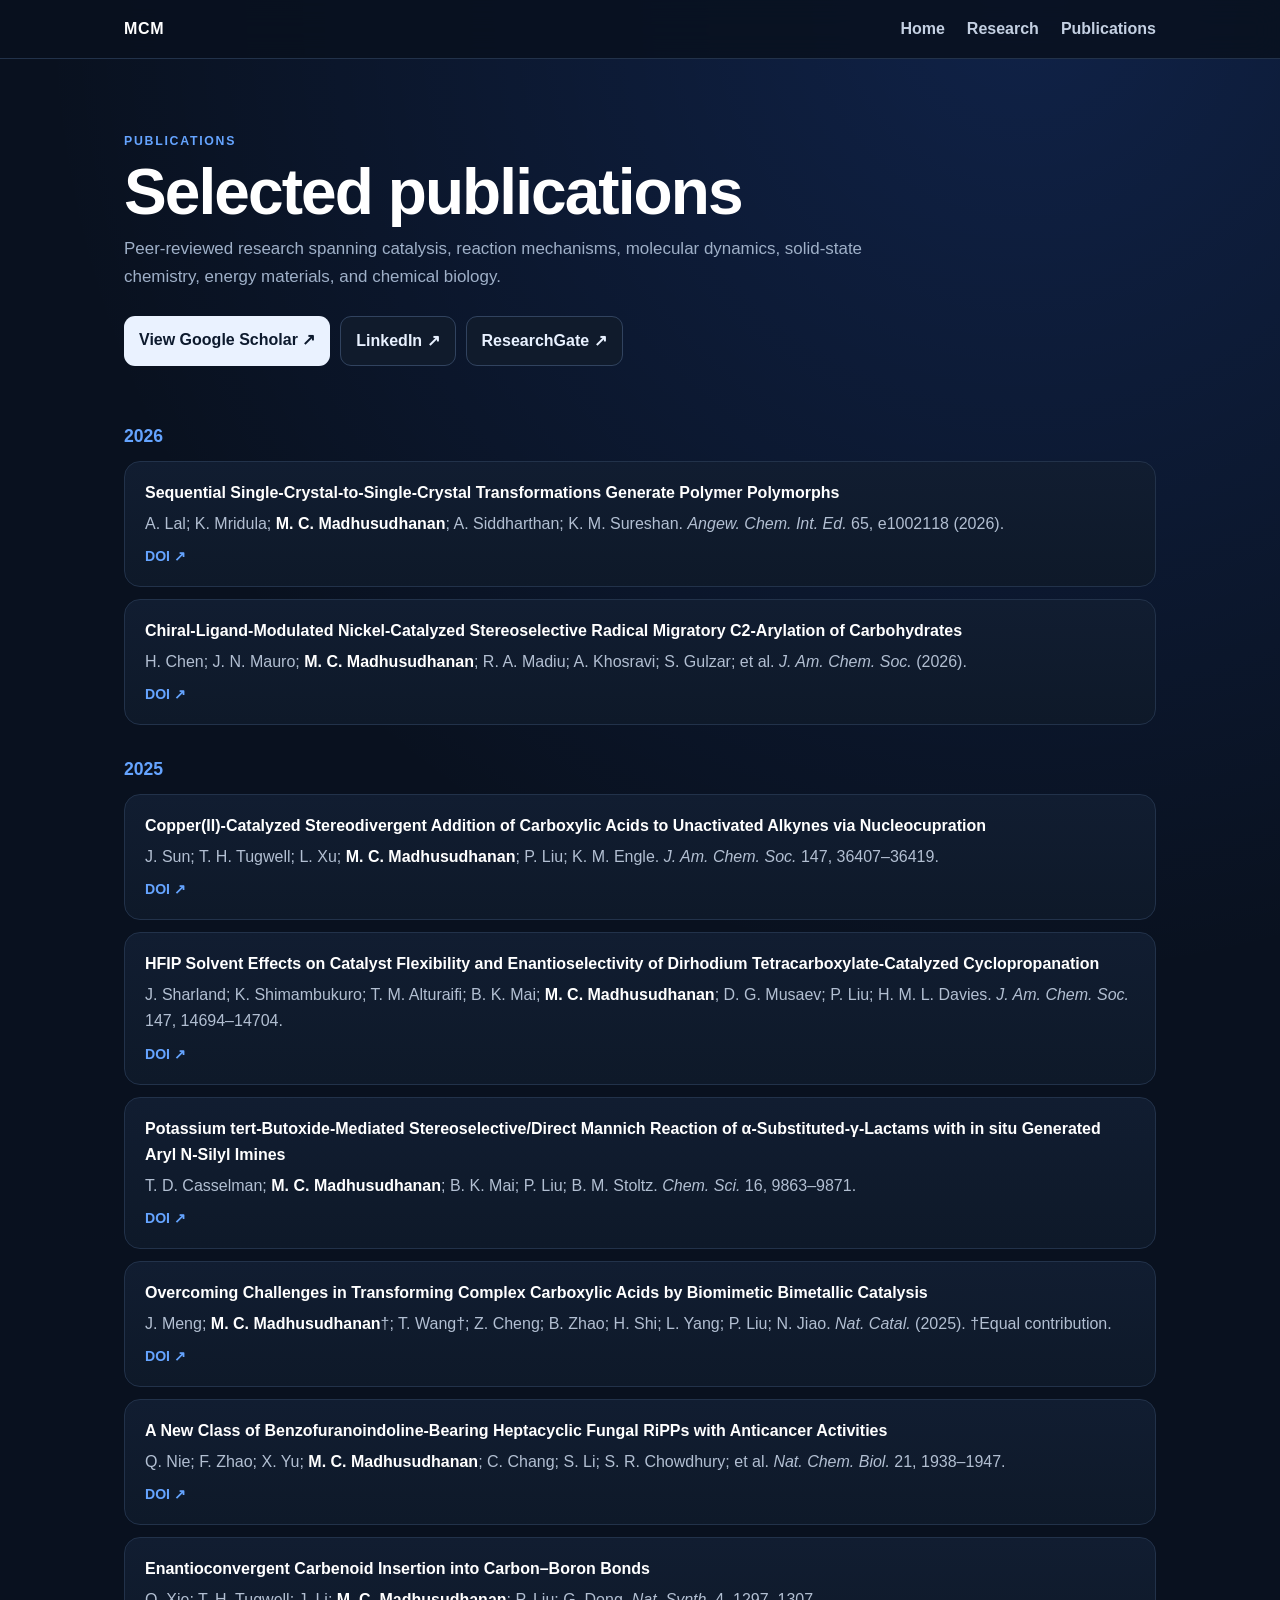
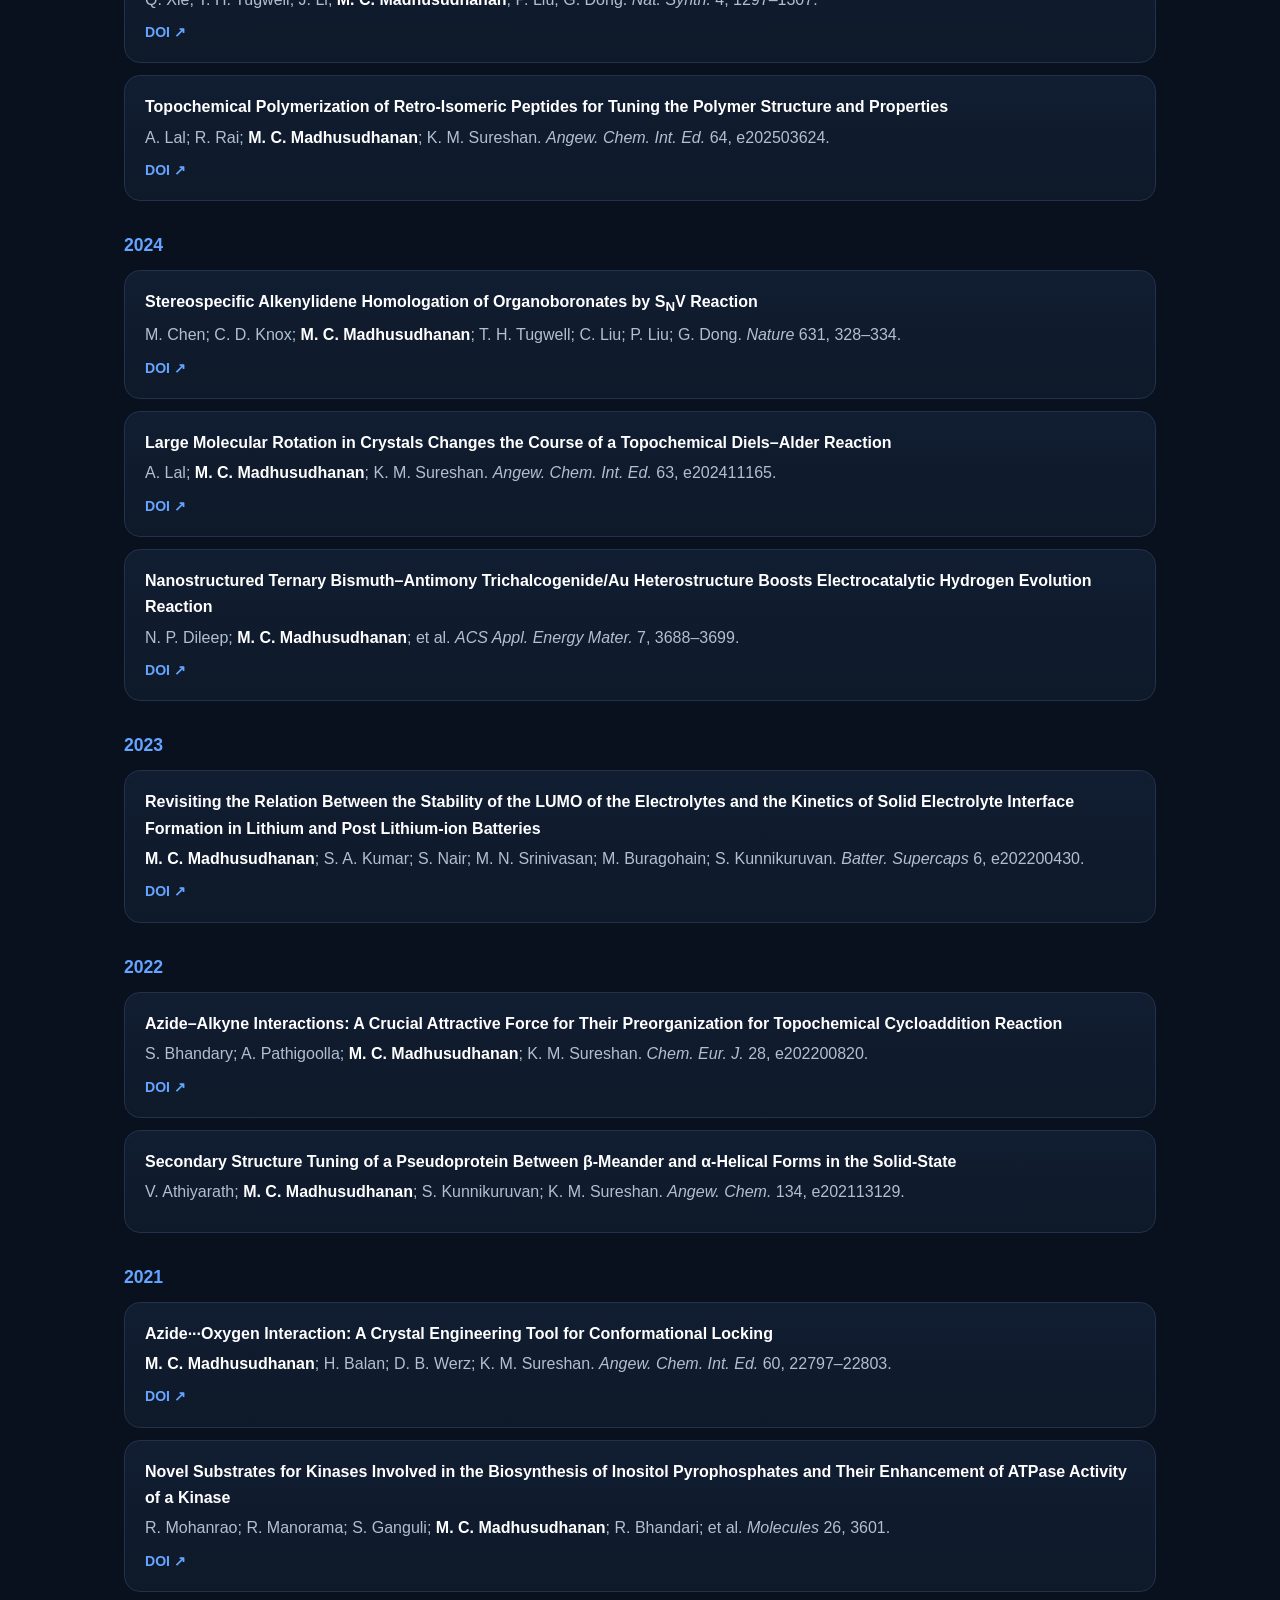
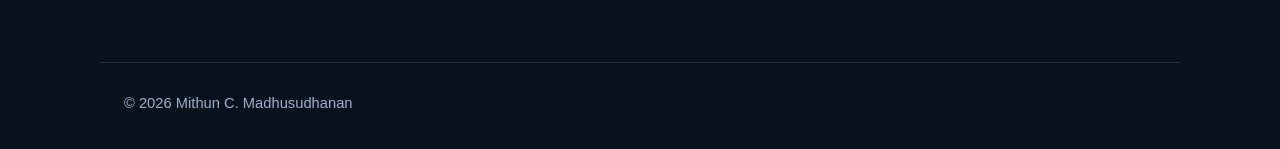
==== commit aa0a2bb5: "Update website to dark portfolio style" ====
--- a/publications.html
+++ b/publications.html
@@ -5,7 +5,7 @@
   <meta name="viewport" content="width=device-width, initial-scale=1">
   <meta name="description" content="Publications by computational chemist Mithun C. Madhusudhanan.">
   <title>Publications | Mithun C. Madhusudhanan</title>
-  <link rel="stylesheet" href="styles.css">
+  <link rel="stylesheet" href="style4_dark_portfolio.css">
 </head>
 <body>
 
--- a/style4_dark_portfolio.css
+++ b/style4_dark_portfolio.css
@@ -0,0 +1,368 @@
+
+:root{
+  --bg:#09111f;
+  --card:#111c2e;
+  --ink:#eff6ff;
+  --muted:#9fb0c8;
+  --accent:#65a4ff;
+  --border:#22324a;
+}
+
+*{box-sizing:border-box}
+
+html{scroll-behavior:smooth}
+
+body{
+  margin:0;
+  font-family:Inter,-apple-system,BlinkMacSystemFont,"Segoe UI",Roboto,Helvetica,Arial,sans-serif;
+  background:
+    radial-gradient(circle at 80% 0,rgba(46,111,255,.18),transparent 28%),
+    #09111f;
+  color:var(--ink);
+  line-height:1.65;
+  overflow-x:hidden;
+}
+
+a{color:inherit}
+
+.navbar{
+  position:sticky;
+  top:0;
+  z-index:1000;
+  background:rgba(9,17,31,.86);
+  backdrop-filter:blur(14px);
+  border-bottom:1px solid var(--border);
+}
+
+.nav-inner{
+  max-width:1080px;
+  margin:auto;
+  padding:16px 24px;
+  display:flex;
+  justify-content:space-between;
+  align-items:center;
+  gap:24px;
+}
+
+.brand,
+.nav-links a{text-decoration:none}
+
+.brand{
+  font-weight:900;
+  color:white;
+  letter-spacing:.04em;
+}
+
+.nav-links{
+  display:flex;
+  gap:22px;
+  flex-wrap:wrap;
+}
+
+.nav-links a{
+  color:#c4d0e2;
+  font-weight:650;
+}
+
+.nav-links a:hover,
+.nav-links a.active{
+  color:var(--accent);
+}
+
+.container{
+  max-width:1080px;
+  margin:auto;
+  padding:0 24px;
+}
+
+.hero{
+  min-height:590px;
+  display:grid;
+  grid-template-columns:180px 1fr;
+  gap:46px;
+  align-items:center;
+}
+
+.profile-wrap{
+  position:relative;
+}
+
+.profile-pic{
+  width:170px;
+  height:170px;
+  border-radius:30px;
+  object-fit:cover;
+  border:1px solid #31435f;
+  box-shadow:0 20px 55px rgba(0,0,0,.35);
+}
+
+.eyebrow{
+  font-size:.77rem;
+  font-weight:850;
+  letter-spacing:.14em;
+  text-transform:uppercase;
+  color:var(--accent);
+}
+
+.hero h1{
+  font-size:clamp(3rem,6vw,4.7rem);
+  line-height:.98;
+  letter-spacing:-.05em;
+  margin:10px 0 0;
+}
+
+.tagline{
+  font-size:1.24rem;
+  color:#c2cee1;
+}
+
+.summary{
+  max-width:760px;
+  color:#aebbd0;
+}
+
+.actions{
+  display:flex;
+  gap:10px;
+  flex-wrap:wrap;
+  margin-top:25px;
+}
+
+.button{
+  text-decoration:none;
+  padding:11px 15px;
+  border-radius:11px;
+  border:1px solid #31435f;
+  background:#101b2c;
+  color:#e8f1ff;
+  font-weight:750;
+  transition:.18s ease;
+}
+
+.button:hover{
+  transform:translateY(-1px);
+  border-color:#44658f;
+}
+
+.button.primary{
+  background:#eaf2ff;
+  color:#0d1a2e;
+  border:none;
+}
+
+.section{
+  margin:28px 0 44px;
+}
+
+.section-head{
+  display:flex;
+  justify-content:space-between;
+  align-items:end;
+  gap:24px;
+  margin-bottom:16px;
+}
+
+.section h2,
+.page-header h1{
+  color:#fff;
+  letter-spacing:-.03em;
+}
+
+.section h2{
+  font-size:1.8rem;
+  margin:0;
+}
+
+.section-note{
+  color:var(--muted);
+  margin:0;
+}
+
+.grid{
+  display:grid;
+  grid-template-columns:repeat(3,1fr);
+  gap:16px;
+}
+
+.card{
+  background:linear-gradient(180deg,#111d31,#0e1929);
+  border:1px solid var(--border);
+  border-radius:18px;
+  padding:23px;
+  box-shadow:0 14px 34px rgba(0,0,0,.15);
+}
+
+.card h3{
+  margin:0 0 8px;
+  color:#fff;
+}
+
+.card p{
+  color:#aebbd0;
+  margin-top:0;
+}
+
+.pill-row{
+  display:flex;
+  gap:8px;
+  flex-wrap:wrap;
+  margin-top:14px;
+}
+
+.pill{
+  font-size:.79rem;
+  font-weight:800;
+  color:#a9cbff;
+  background:#182a45;
+  padding:6px 9px;
+  border-radius:999px;
+}
+
+.page-header{
+  padding:72px 0 26px;
+}
+
+.page-header h1{
+  margin:8px 0 10px;
+  font-size:clamp(2.5rem,5vw,4rem);
+  line-height:1.02;
+}
+
+.page-header p{
+  max-width:760px;
+  color:var(--muted);
+  margin:0;
+  font-size:1.06rem;
+}
+
+.research-grid{
+  display:grid;
+  grid-template-columns:repeat(2,minmax(0,1fr));
+  gap:18px;
+  margin:24px 0 50px;
+}
+
+.research-card{
+  background:linear-gradient(180deg,#111d31,#0e1929);
+  border:1px solid var(--border);
+  border-radius:18px;
+  padding:24px;
+}
+
+.research-card h2{
+  margin-top:0;
+  color:#fff;
+  font-size:1.3rem;
+}
+
+.research-card p,
+.research-card li{
+  color:#aebbd0;
+}
+
+.year-block{
+  margin:30px 0;
+}
+
+.year-label{
+  font-size:1.1rem;
+  font-weight:850;
+  color:var(--accent);
+  margin-bottom:10px;
+}
+
+.pub-list{
+  display:grid;
+  gap:12px;
+}
+
+.pub{
+  background:linear-gradient(180deg,#111d31,#0e1929);
+  border:1px solid var(--border);
+  border-radius:16px;
+  padding:18px 20px;
+}
+
+.pub-title{
+  font-weight:760;
+  color:#fff;
+  margin-bottom:4px;
+}
+
+.pub-meta{
+  color:#b2bfd2;
+}
+
+.pub-links{
+  margin-top:8px;
+  display:flex;
+  gap:10px;
+  flex-wrap:wrap;
+}
+
+.pub-links a{
+  text-decoration:none;
+  color:var(--accent);
+  font-size:.88rem;
+  font-weight:750;
+}
+
+.me{
+  font-weight:850;
+  color:#fff;
+}
+
+footer{
+  max-width:1080px;
+  margin:70px auto 0;
+  padding:28px 24px 34px;
+  border-top:1px solid var(--border);
+  color:var(--muted);
+  font-size:.92rem;
+}
+
+@media(max-width:760px){
+  .hero,
+  .grid,
+  .research-grid{
+    grid-template-columns:1fr;
+  }
+
+  .hero{
+    padding:65px 0;
+    min-height:auto;
+  }
+
+  .profile-pic{
+    width:150px;
+    height:150px;
+  }
+
+  .section-head{
+    align-items:flex-start;
+    flex-direction:column;
+  }
+}
+
+@media(max-width:520px){
+  .nav-inner{
+    padding:14px 18px;
+  }
+
+  .brand{
+    display:none;
+  }
+
+  .nav-links{
+    width:100%;
+    justify-content:center;
+  }
+
+  .container{
+    padding:0 18px;
+  }
+
+  .hero h1{
+    font-size:2.8rem;
+  }
+}
